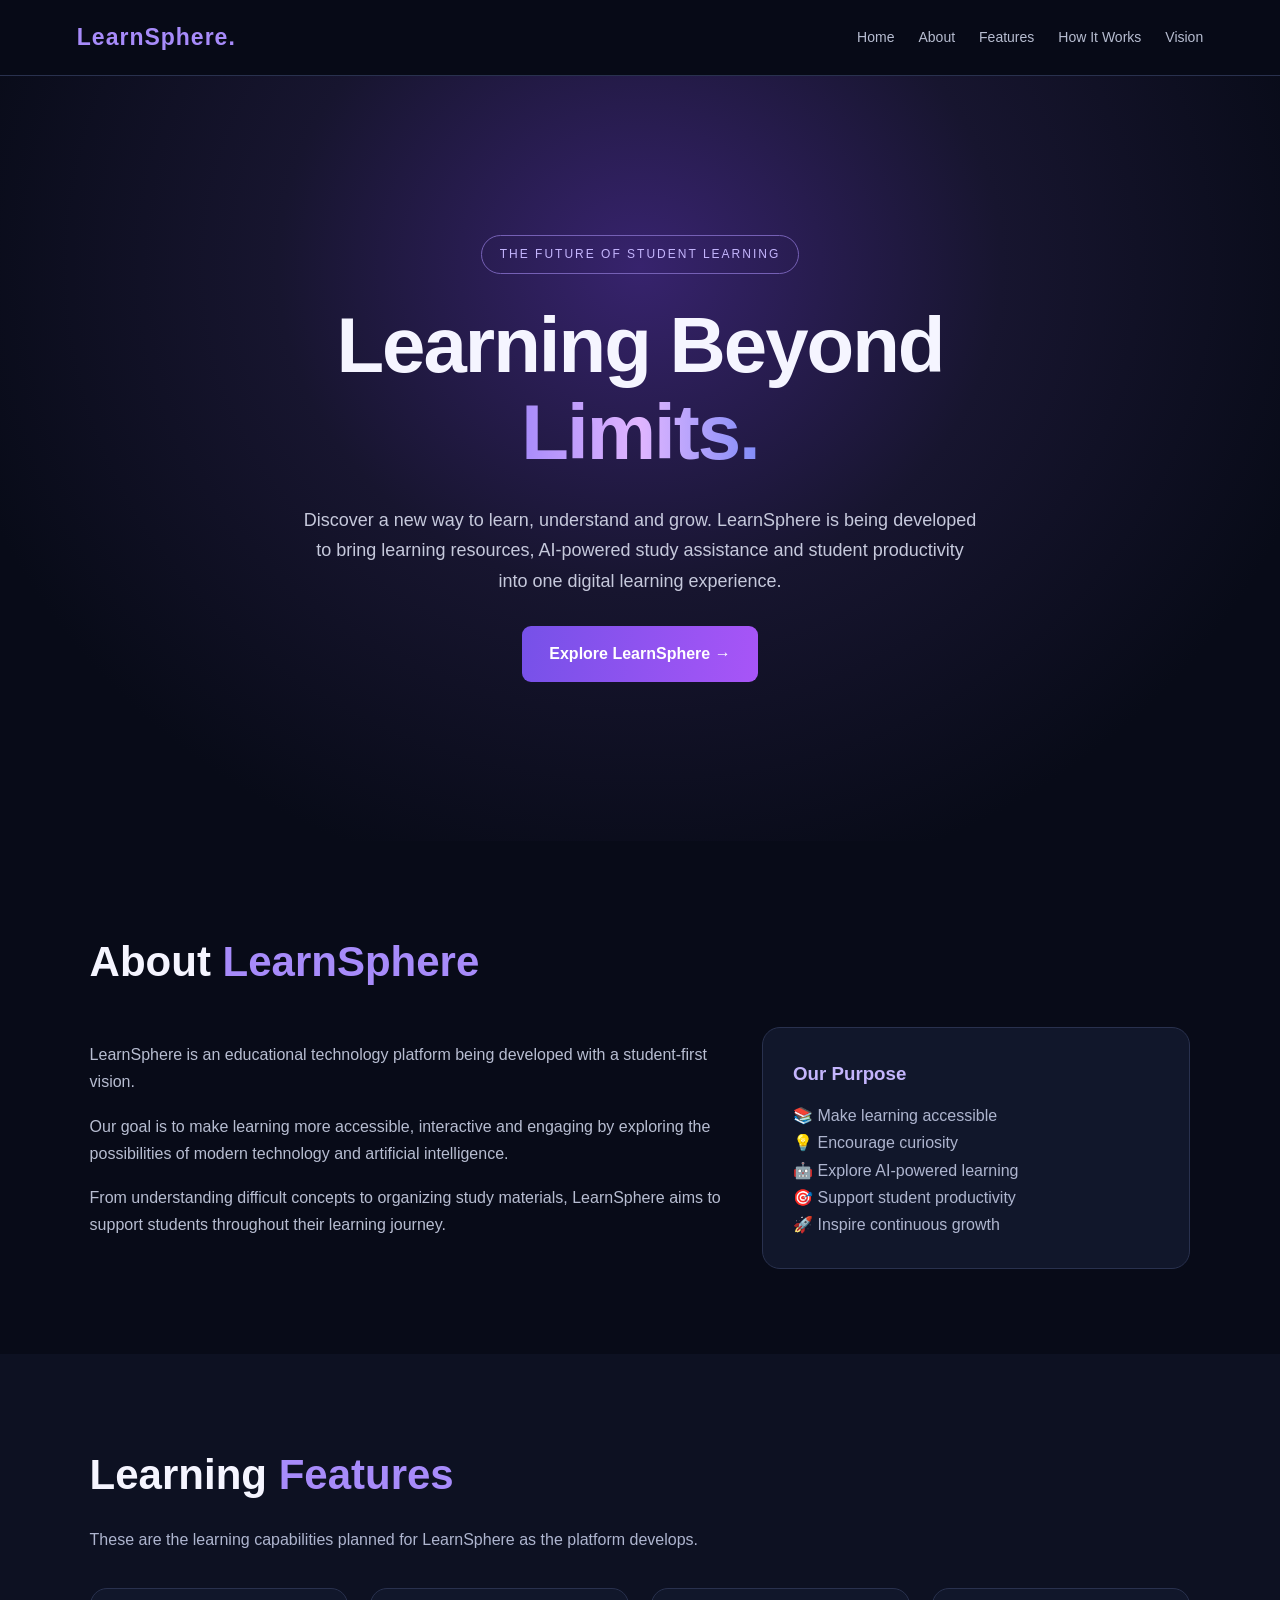
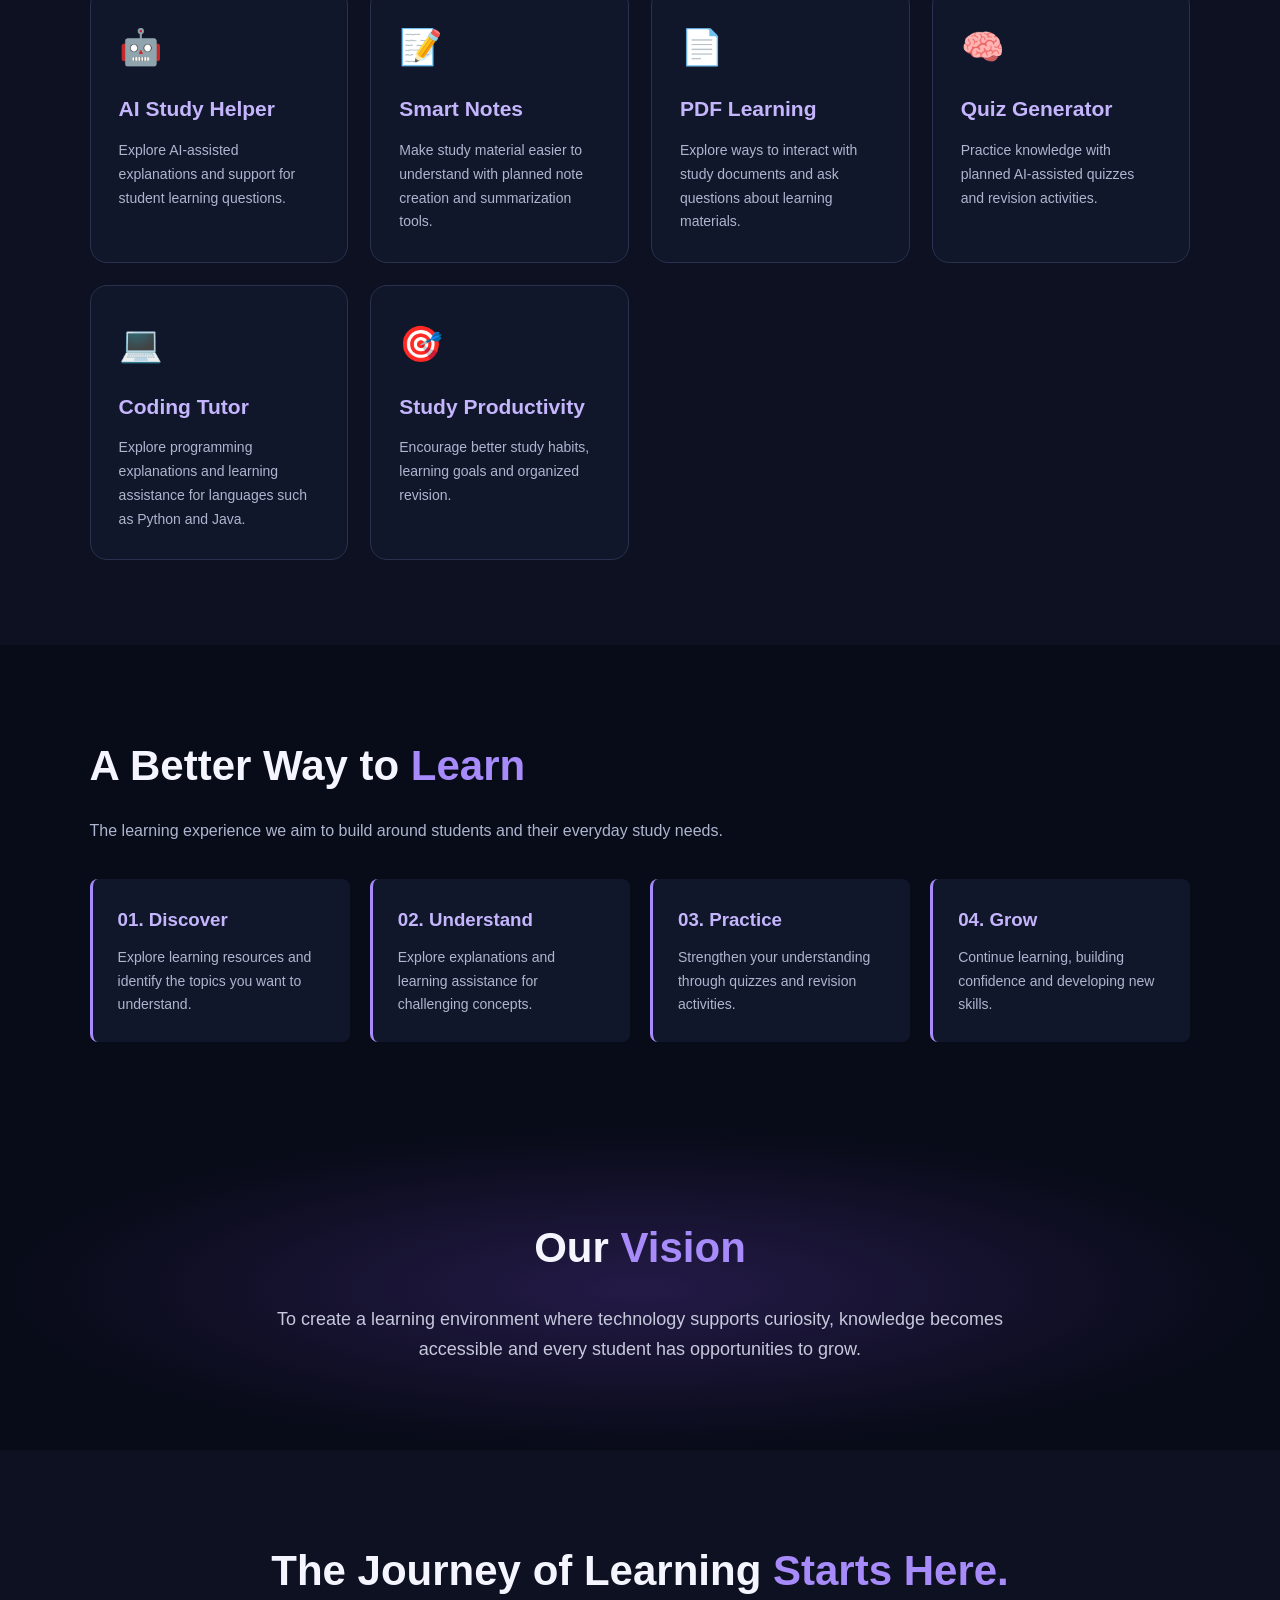
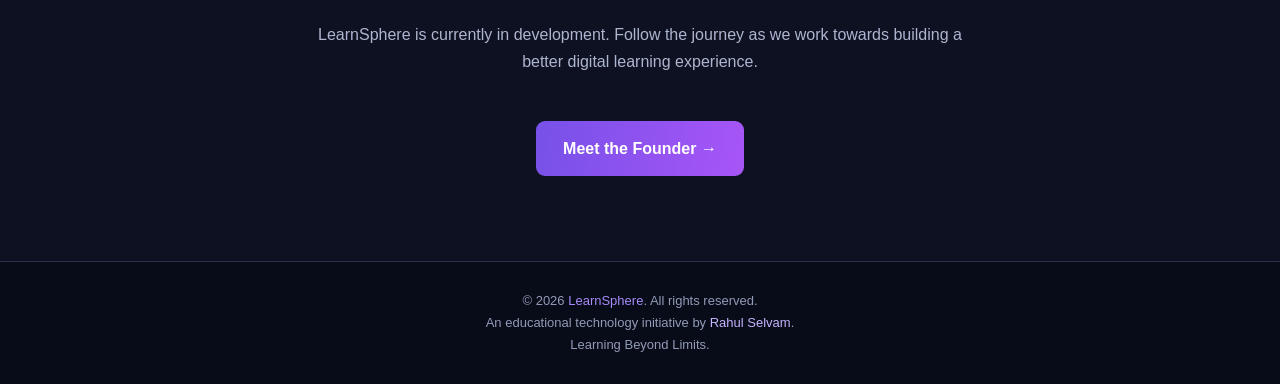
==== learnsphere.html @ b3e5026c "Create learnsphere.html" ====
<!DOCTYPE html>
<html lang="en">
<head>
<meta charset="UTF-8">
<meta name="viewport" content="width=device-width, initial-scale=1.0">
<meta name="theme-color" content="#080b18">

<title>LearnSphere | Learning Beyond Limits</title>

<meta name="description" content="LearnSphere is an educational technology platform in development, designed to make student learning more accessible, engaging and effective.">

<style>
* {
  margin: 0;
  padding: 0;
  box-sizing: border-box;
}

html {
  scroll-behavior: smooth;
  scroll-padding-top: 85px;
}

body {
  font-family: Arial, Helvetica, sans-serif;
  background: #080b18;
  color: #f5f5ff;
  line-height: 1.7;
}

a {
  text-decoration: none;
  color: inherit;
}

.container {
  width: 86%;
  max-width: 1150px;
  margin: auto;
}

/* NAVIGATION */

nav {
  position: sticky;
  top: 0;
  z-index: 100;
  background: rgba(8,11,24,.95);
  backdrop-filter: blur(15px);
  border-bottom: 1px solid #29314e;
}

.nav-inner {
  width: 88%;
  max-width: 1250px;
  min-height: 75px;
  margin: auto;
  display: flex;
  justify-content: space-between;
  align-items: center;
  gap: 20px;
}

.logo {
  font-size: 23px;
  font-weight: 800;
  color: #a78bfa;
  letter-spacing: 1px;
}

.nav-links {
  display: flex;
  flex-wrap: wrap;
  gap: 24px;
}

.nav-links a {
  color: #b7bdd1;
  font-size: 14px;
  transition: .3s;
}

.nav-links a:hover {
  color: #c4b5fd;
}

/* HERO */

.hero {
  min-height: 85vh;
  display: flex;
  justify-content: center;
  align-items: center;
  text-align: center;
  padding: 90px 20px;
  background:
    radial-gradient(ellipse at 50% 25%, #37236d 0%, #17152f 40%, #080b18 78%);
}

.hero-content {
  max-width: 850px;
  animation: appear 1s ease;
}

.tag {
  display: inline-block;
  padding: 8px 18px;
  border: 1px solid #7560b5;
  border-radius: 30px;
  color: #c4b5fd;
  font-size: 12px;
  letter-spacing: 2px;
}

.hero h1 {
  font-size: clamp(43px,8vw,78px);
  line-height: 1.12;
  margin: 28px 0;
  letter-spacing: -2px;
}

.gradient {
  background: linear-gradient(90deg,#a78bfa,#e0b5ff,#818cf8);
  -webkit-background-clip: text;
  background-clip: text;
  color: transparent;
}

.hero p {
  max-width: 680px;
  margin: auto;
  color: #c6c9dc;
  font-size: 18px;
}

.btn {
  display: inline-block;
  margin-top: 30px;
  padding: 14px 27px;
  border-radius: 9px;
  background: linear-gradient(100deg,#7651e8,#a855f7);
  color: white;
  font-weight: bold;
  transition: .3s;
}

.btn:hover {
  transform: translateY(-4px);
  box-shadow: 0 10px 30px #8055e955;
}

/* SECTIONS */

section {
  padding: 85px 0;
}

.title {
  font-size: clamp(30px,5vw,42px);
  margin-bottom: 15px;
}

.purple {
  color: #a78bfa;
}

.subtitle {
  max-width: 730px;
  color: #aeb5cf;
}

/* INTRODUCTION */

.intro-grid {
  display: grid;
  grid-template-columns: 1.2fr .8fr;
  gap: 30px;
  margin-top: 30px;
  align-items: center;
}

.intro-text p {
  color: #b7bdd1;
  margin-bottom: 17px;
}

.intro-box {
  padding: 30px;
  background: #11172b;
  border: 1px solid #29314e;
  border-radius: 18px;
}

.intro-box h3 {
  color: #c4b5fd;
  margin-bottom: 12px;
}

.intro-box p {
  color: #aeb5cf;
}

/* FEATURES */

.dark-section {
  background: #0d1122;
}

.cards {
  display: grid;
  grid-template-columns: repeat(auto-fit,minmax(230px,1fr));
  gap: 22px;
  margin-top: 35px;
}

.card {
  padding: 28px;
  background: #11172b;
  border: 1px solid #29314e;
  border-radius: 17px;
  transition: .3s;
}

.card:hover {
  transform: translateY(-7px);
  border-color: #a78bfa;
  box-shadow: 0 15px 35px #0004;
}

.icon {
  font-size: 35px;
  margin-bottom: 15px;
}

.card h3 {
  color: #c4b5fd;
  font-size: 21px;
  margin-bottom: 12px;
}

.card p {
  color: #aeb5cf;
  font-size: 14px;
}

/* HOW IT HELPS */

.steps {
  display: grid;
  grid-template-columns: repeat(auto-fit,minmax(200px,1fr));
  gap: 20px;
  margin-top: 35px;
}

.step {
  padding: 25px;
  border-left: 3px solid #a78bfa;
  background: #11172b;
  border-radius: 8px;
}

.step h3 {
  color: #c4b5fd;
  margin-bottom: 10px;
}

.step p {
  color: #aeb5cf;
  font-size: 14px;
}

/* VISION */

.vision {
  text-align: center;
  background: radial-gradient(ellipse at center,#241a47,#080b18 70%);
}

.vision p {
  max-width: 780px;
  margin: 20px auto 0;
  font-size: 18px;
  color: #c6c9dc;
}

/* CTA */

.cta {
  text-align: center;
  background: #0d1122;
}

.cta p {
  max-width: 650px;
  color: #aeb5cf;
  margin: 15px auto;
}

/* FOOTER */

footer {
  padding: 28px 15px;
  text-align: center;
  border-top: 1px solid #29314e;
  color: #929bb7;
  font-size: 13px;
}

footer span {
  color: #a78bfa;
}

footer a {
  color: #c4b5fd;
}

/* ANIMATION */

@keyframes appear {
  from {
    opacity: 0;
    transform: translateY(25px);
  }
  to {
    opacity: 1;
    transform: translateY(0);
  }
}

/* MOBILE */

@media(max-width:750px) {
  .nav-inner {
    flex-direction: column;
    padding: 15px 0;
  }

  .nav-links {
    justify-content: center;
    gap: 13px;
  }

  .nav-links a {
    font-size: 12px;
  }

  .intro-grid {
    grid-template-columns: 1fr;
  }

  .container {
    width: 88%;
  }

  section {
    padding: 65px 0;
  }
}
</style>
</head>

<body>

<!-- NAVIGATION -->

<nav>
  <div class="nav-inner">

    <a href="learnsphere.html" class="logo">
      LearnSphere.
    </a>

    <div class="nav-links">
      <a href="#home">Home</a>
      <a href="#about">About</a>
      <a href="#features">Features</a>
      <a href="#how">How It Works</a>
      <a href="#vision">Vision</a>
    </div>

  </div>
</nav>

<!-- HERO -->

<header class="hero" id="home">
  <div class="hero-content">

    <span class="tag">
      THE FUTURE OF STUDENT LEARNING
    </span>

    <h1>
      Learning Beyond<br>
      <span class="gradient">Limits.</span>
    </h1>

    <p>
      Discover a new way to learn, understand and grow.
      LearnSphere is being developed to bring learning
      resources, AI-powered study assistance and student
      productivity into one digital learning experience.
    </p>

    <a href="#features" class="btn">
      Explore LearnSphere →
    </a>

  </div>
</header>

<!-- ABOUT -->

<section id="about">
  <div class="container">

    <h2 class="title">
      About <span class="purple">LearnSphere</span>
    </h2>

    <div class="intro-grid">

      <div class="intro-text">

        <p>
          LearnSphere is an educational technology platform
          being developed with a student-first vision.
        </p>

        <p>
          Our goal is to make learning more accessible,
          interactive and engaging by exploring the
          possibilities of modern technology and artificial
          intelligence.
        </p>

        <p>
          From understanding difficult concepts to organizing
          study materials, LearnSphere aims to support students
          throughout their learning journey.
        </p>

      </div>

      <div class="intro-box">

        <h3>Our Purpose</h3>

        <p>📚 Make learning accessible</p>
        <p>💡 Encourage curiosity</p>
        <p>🤖 Explore AI-powered learning</p>
        <p>🎯 Support student productivity</p>
        <p>🚀 Inspire continuous growth</p>

      </div>

    </div>

  </div>
</section>

<!-- FEATURES -->

<section class="dark-section" id="features">
  <div class="container">

    <h2 class="title">
      Learning <span class="purple">Features</span>
    </h2>

    <p class="subtitle">
      These are the learning capabilities planned for
      LearnSphere as the platform develops.
    </p>

    <div class="cards">

      <article class="card">
        <div class="icon">🤖</div>
        <h3>AI Study Helper</h3>
        <p>
          Explore AI-assisted explanations and support
          for student learning questions.
        </p>
      </article>

      <article class="card">
        <div class="icon">📝</div>
        <h3>Smart Notes</h3>
        <p>
          Make study material easier to understand with
          planned note creation and summarization tools.
        </p>
      </article>

      <article class="card">
        <div class="icon">📄</div>
        <h3>PDF Learning</h3>
        <p>
          Explore ways to interact with study documents
          and ask questions about learning materials.
        </p>
      </article>

      <article class="card">
        <div class="icon">🧠</div>
        <h3>Quiz Generator</h3>
        <p>
          Practice knowledge with planned AI-assisted
          quizzes and revision activities.
        </p>
      </article>

      <article class="card">
        <div class="icon">💻</div>
        <h3>Coding Tutor</h3>
        <p>
          Explore programming explanations and learning
          assistance for languages such as Python and Java.
        </p>
      </article>

      <article class="card">
        <div class="icon">🎯</div>
        <h3>Study Productivity</h3>
        <p>
          Encourage better study habits, learning goals
          and organized revision.
        </p>
      </article>

    </div>

  </div>
</section>

<!-- HOW IT WORKS -->

<section id="how">
  <div class="container">

    <h2 class="title">
      A Better Way to <span class="purple">Learn</span>
    </h2>

    <p class="subtitle">
      The learning experience we aim to build around
      students and their everyday study needs.
    </p>

    <div class="steps">

      <div class="step">
        <h3>01. Discover</h3>
        <p>
          Explore learning resources and identify
          the topics you want to understand.
        </p>
      </div>

      <div class="step">
        <h3>02. Understand</h3>
        <p>
          Explore explanations and learning assistance
          for challenging concepts.
        </p>
      </div>

      <div class="step">
        <h3>03. Practice</h3>
        <p>
          Strengthen your understanding through
          quizzes and revision activities.
        </p>
      </div>

      <div class="step">
        <h3>04. Grow</h3>
        <p>
          Continue learning, building confidence
          and developing new skills.
        </p>
      </div>

    </div>

  </div>
</section>

<!-- VISION -->

<section class="vision" id="vision">
  <div class="container">

    <h2 class="title">
      Our <span class="purple">Vision</span>
    </h2>

    <p>
      To create a learning environment where technology
      supports curiosity, knowledge becomes accessible
      and every student has opportunities to grow.
    </p>

  </div>
</section>

<!-- CALL TO ACTION -->

<section class="cta">
  <div class="container">

    <h2 class="title">
      The Journey of Learning <span class="purple">Starts Here.</span>
    </h2>

    <p>
      LearnSphere is currently in development.
      Follow the journey as we work towards building
      a better digital learning experience.
    </p>

    <a href="index.html" class="btn">
      Meet the Founder →
    </a>

  </div>
</section>

<!-- FOOTER -->

<footer>

  <p>
    © 2026 <span>LearnSphere</span>. All rights reserved.
  </p>

  <p>
    An educational technology initiative by
    <a href="index.html">Rahul Selvam</a>.
  </p>

  <p>Learning Beyond Limits.</p>

</footer>

</body>
</html>
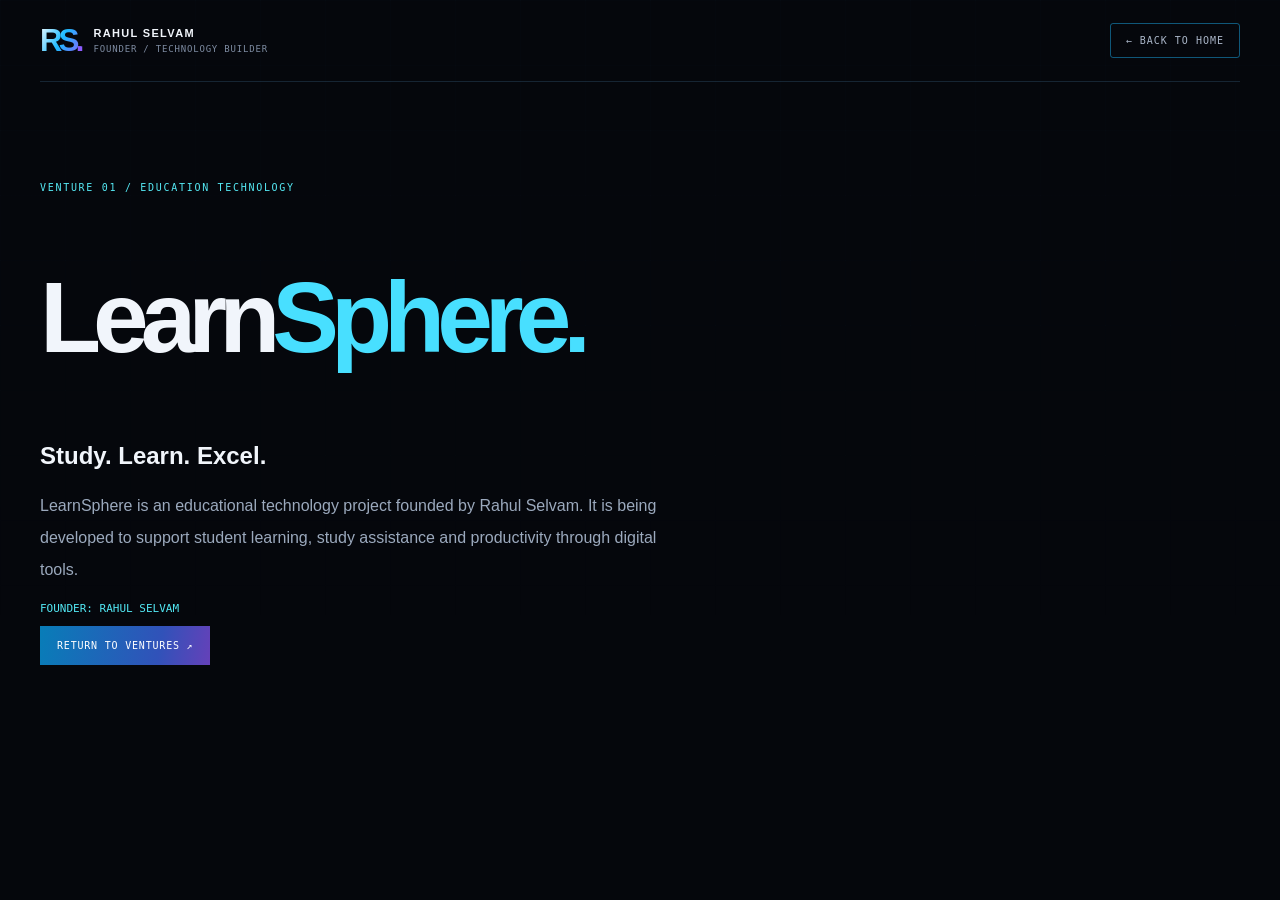
==== commit ad566c25: "Launch Rahul Selvam Founder Website" ====
--- a/learnsphere.html
+++ b/learnsphere.html
@@ -1,649 +1 @@
-
-<!DOCTYPE html>
-<html lang="en">
-<head>
-<meta charset="UTF-8">
-<meta name="viewport" content="width=device-width, initial-scale=1.0">
-<meta name="theme-color" content="#080b18">
-
-<title>LearnSphere | Learning Beyond Limits</title>
-
-<meta name="description" content="LearnSphere is an educational technology platform in development, designed to make student learning more accessible, engaging and effective.">
-
-<style>
-* {
-  margin: 0;
-  padding: 0;
-  box-sizing: border-box;
-}
-
-html {
-  scroll-behavior: smooth;
-  scroll-padding-top: 85px;
-}
-
-body {
-  font-family: Arial, Helvetica, sans-serif;
-  background: #080b18;
-  color: #f5f5ff;
-  line-height: 1.7;
-}
-
-a {
-  text-decoration: none;
-  color: inherit;
-}
-
-.container {
-  width: 86%;
-  max-width: 1150px;
-  margin: auto;
-}
-
-/* NAVIGATION */
-
-nav {
-  position: sticky;
-  top: 0;
-  z-index: 100;
-  background: rgba(8,11,24,.95);
-  backdrop-filter: blur(15px);
-  border-bottom: 1px solid #29314e;
-}
-
-.nav-inner {
-  width: 88%;
-  max-width: 1250px;
-  min-height: 75px;
-  margin: auto;
-  display: flex;
-  justify-content: space-between;
-  align-items: center;
-  gap: 20px;
-}
-
-.logo {
-  font-size: 23px;
-  font-weight: 800;
-  color: #a78bfa;
-  letter-spacing: 1px;
-}
-
-.nav-links {
-  display: flex;
-  flex-wrap: wrap;
-  gap: 24px;
-}
-
-.nav-links a {
-  color: #b7bdd1;
-  font-size: 14px;
-  transition: .3s;
-}
-
-.nav-links a:hover {
-  color: #c4b5fd;
-}
-
-/* HERO */
-
-.hero {
-  min-height: 85vh;
-  display: flex;
-  justify-content: center;
-  align-items: center;
-  text-align: center;
-  padding: 90px 20px;
-  background:
-    radial-gradient(ellipse at 50% 25%, #37236d 0%, #17152f 40%, #080b18 78%);
-}
-
-.hero-content {
-  max-width: 850px;
-  animation: appear 1s ease;
-}
-
-.tag {
-  display: inline-block;
-  padding: 8px 18px;
-  border: 1px solid #7560b5;
-  border-radius: 30px;
-  color: #c4b5fd;
-  font-size: 12px;
-  letter-spacing: 2px;
-}
-
-.hero h1 {
-  font-size: clamp(43px,8vw,78px);
-  line-height: 1.12;
-  margin: 28px 0;
-  letter-spacing: -2px;
-}
-
-.gradient {
-  background: linear-gradient(90deg,#a78bfa,#e0b5ff,#818cf8);
-  -webkit-background-clip: text;
-  background-clip: text;
-  color: transparent;
-}
-
-.hero p {
-  max-width: 680px;
-  margin: auto;
-  color: #c6c9dc;
-  font-size: 18px;
-}
-
-.btn {
-  display: inline-block;
-  margin-top: 30px;
-  padding: 14px 27px;
-  border-radius: 9px;
-  background: linear-gradient(100deg,#7651e8,#a855f7);
-  color: white;
-  font-weight: bold;
-  transition: .3s;
-}
-
-.btn:hover {
-  transform: translateY(-4px);
-  box-shadow: 0 10px 30px #8055e955;
-}
-
-/* SECTIONS */
-
-section {
-  padding: 85px 0;
-}
-
-.title {
-  font-size: clamp(30px,5vw,42px);
-  margin-bottom: 15px;
-}
-
-.purple {
-  color: #a78bfa;
-}
-
-.subtitle {
-  max-width: 730px;
-  color: #aeb5cf;
-}
-
-/* INTRODUCTION */
-
-.intro-grid {
-  display: grid;
-  grid-template-columns: 1.2fr .8fr;
-  gap: 30px;
-  margin-top: 30px;
-  align-items: center;
-}
-
-.intro-text p {
-  color: #b7bdd1;
-  margin-bottom: 17px;
-}
-
-.intro-box {
-  padding: 30px;
-  background: #11172b;
-  border: 1px solid #29314e;
-  border-radius: 18px;
-}
-
-.intro-box h3 {
-  color: #c4b5fd;
-  margin-bottom: 12px;
-}
-
-.intro-box p {
-  color: #aeb5cf;
-}
-
-/* FEATURES */
-
-.dark-section {
-  background: #0d1122;
-}
-
-.cards {
-  display: grid;
-  grid-template-columns: repeat(auto-fit,minmax(230px,1fr));
-  gap: 22px;
-  margin-top: 35px;
-}
-
-.card {
-  padding: 28px;
-  background: #11172b;
-  border: 1px solid #29314e;
-  border-radius: 17px;
-  transition: .3s;
-}
-
-.card:hover {
-  transform: translateY(-7px);
-  border-color: #a78bfa;
-  box-shadow: 0 15px 35px #0004;
-}
-
-.icon {
-  font-size: 35px;
-  margin-bottom: 15px;
-}
-
-.card h3 {
-  color: #c4b5fd;
-  font-size: 21px;
-  margin-bottom: 12px;
-}
-
-.card p {
-  color: #aeb5cf;
-  font-size: 14px;
-}
-
-/* HOW IT HELPS */
-
-.steps {
-  display: grid;
-  grid-template-columns: repeat(auto-fit,minmax(200px,1fr));
-  gap: 20px;
-  margin-top: 35px;
-}
-
-.step {
-  padding: 25px;
-  border-left: 3px solid #a78bfa;
-  background: #11172b;
-  border-radius: 8px;
-}
-
-.step h3 {
-  color: #c4b5fd;
-  margin-bottom: 10px;
-}
-
-.step p {
-  color: #aeb5cf;
-  font-size: 14px;
-}
-
-/* VISION */
-
-.vision {
-  text-align: center;
-  background: radial-gradient(ellipse at center,#241a47,#080b18 70%);
-}
-
-.vision p {
-  max-width: 780px;
-  margin: 20px auto 0;
-  font-size: 18px;
-  color: #c6c9dc;
-}
-
-/* CTA */
-
-.cta {
-  text-align: center;
-  background: #0d1122;
-}
-
-.cta p {
-  max-width: 650px;
-  color: #aeb5cf;
-  margin: 15px auto;
-}
-
-/* FOOTER */
-
-footer {
-  padding: 28px 15px;
-  text-align: center;
-  border-top: 1px solid #29314e;
-  color: #929bb7;
-  font-size: 13px;
-}
-
-footer span {
-  color: #a78bfa;
-}
-
-footer a {
-  color: #c4b5fd;
-}
-
-/* ANIMATION */
-
-@keyframes appear {
-  from {
-    opacity: 0;
-    transform: translateY(25px);
-  }
-  to {
-    opacity: 1;
-    transform: translateY(0);
-  }
-}
-
-/* MOBILE */
-
-@media(max-width:750px) {
-  .nav-inner {
-    flex-direction: column;
-    padding: 15px 0;
-  }
-
-  .nav-links {
-    justify-content: center;
-    gap: 13px;
-  }
-
-  .nav-links a {
-    font-size: 12px;
-  }
-
-  .intro-grid {
-    grid-template-columns: 1fr;
-  }
-
-  .container {
-    width: 88%;
-  }
-
-  section {
-    padding: 65px 0;
-  }
-}
-</style>
-</head>
-
-<body>
-
-<!-- NAVIGATION -->
-
-<nav>
-  <div class="nav-inner">
-
-    <a href="learnsphere.html" class="logo">
-      LearnSphere.
-    </a>
-
-    <div class="nav-links">
-      <a href="#home">Home</a>
-      <a href="#about">About</a>
-      <a href="#features">Features</a>
-      <a href="#how">How It Works</a>
-      <a href="#vision">Vision</a>
-    </div>
-
-  </div>
-</nav>
-
-<!-- HERO -->
-
-<header class="hero" id="home">
-  <div class="hero-content">
-
-    <span class="tag">
-      THE FUTURE OF STUDENT LEARNING
-    </span>
-
-    <h1>
-      Learning Beyond<br>
-      <span class="gradient">Limits.</span>
-    </h1>
-
-    <p>
-      Discover a new way to learn, understand and grow.
-      LearnSphere is being developed to bring learning
-      resources, AI-powered study assistance and student
-      productivity into one digital learning experience.
-    </p>
-
-    <a href="#features" class="btn">
-      Explore LearnSphere →
-    </a>
-
-  </div>
-</header>
-
-<!-- ABOUT -->
-
-<section id="about">
-  <div class="container">
-
-    <h2 class="title">
-      About <span class="purple">LearnSphere</span>
-    </h2>
-
-    <div class="intro-grid">
-
-      <div class="intro-text">
-
-        <p>
-          LearnSphere is an educational technology platform
-          being developed with a student-first vision.
-        </p>
-
-        <p>
-          Our goal is to make learning more accessible,
-          interactive and engaging by exploring the
-          possibilities of modern technology and artificial
-          intelligence.
-        </p>
-
-        <p>
-          From understanding difficult concepts to organizing
-          study materials, LearnSphere aims to support students
-          throughout their learning journey.
-        </p>
-
-      </div>
-
-      <div class="intro-box">
-
-        <h3>Our Purpose</h3>
-
-        <p>📚 Make learning accessible</p>
-        <p>💡 Encourage curiosity</p>
-        <p>🤖 Explore AI-powered learning</p>
-        <p>🎯 Support student productivity</p>
-        <p>🚀 Inspire continuous growth</p>
-
-      </div>
-
-    </div>
-
-  </div>
-</section>
-
-<!-- FEATURES -->
-
-<section class="dark-section" id="features">
-  <div class="container">
-
-    <h2 class="title">
-      Learning <span class="purple">Features</span>
-    </h2>
-
-    <p class="subtitle">
-      These are the learning capabilities planned for
-      LearnSphere as the platform develops.
-    </p>
-
-    <div class="cards">
-
-      <article class="card">
-        <div class="icon">🤖</div>
-        <h3>AI Study Helper</h3>
-        <p>
-          Explore AI-assisted explanations and support
-          for student learning questions.
-        </p>
-      </article>
-
-      <article class="card">
-        <div class="icon">📝</div>
-        <h3>Smart Notes</h3>
-        <p>
-          Make study material easier to understand with
-          planned note creation and summarization tools.
-        </p>
-      </article>
-
-      <article class="card">
-        <div class="icon">📄</div>
-        <h3>PDF Learning</h3>
-        <p>
-          Explore ways to interact with study documents
-          and ask questions about learning materials.
-        </p>
-      </article>
-
-      <article class="card">
-        <div class="icon">🧠</div>
-        <h3>Quiz Generator</h3>
-        <p>
-          Practice knowledge with planned AI-assisted
-          quizzes and revision activities.
-        </p>
-      </article>
-
-      <article class="card">
-        <div class="icon">💻</div>
-        <h3>Coding Tutor</h3>
-        <p>
-          Explore programming explanations and learning
-          assistance for languages such as Python and Java.
-        </p>
-      </article>
-
-      <article class="card">
-        <div class="icon">🎯</div>
-        <h3>Study Productivity</h3>
-        <p>
-          Encourage better study habits, learning goals
-          and organized revision.
-        </p>
-      </article>
-
-    </div>
-
-  </div>
-</section>
-
-<!-- HOW IT WORKS -->
-
-<section id="how">
-  <div class="container">
-
-    <h2 class="title">
-      A Better Way to <span class="purple">Learn</span>
-    </h2>
-
-    <p class="subtitle">
-      The learning experience we aim to build around
-      students and their everyday study needs.
-    </p>
-
-    <div class="steps">
-
-      <div class="step">
-        <h3>01. Discover</h3>
-        <p>
-          Explore learning resources and identify
-          the topics you want to understand.
-        </p>
-      </div>
-
-      <div class="step">
-        <h3>02. Understand</h3>
-        <p>
-          Explore explanations and learning assistance
-          for challenging concepts.
-        </p>
-      </div>
-
-      <div class="step">
-        <h3>03. Practice</h3>
-        <p>
-          Strengthen your understanding through
-          quizzes and revision activities.
-        </p>
-      </div>
-
-      <div class="step">
-        <h3>04. Grow</h3>
-        <p>
-          Continue learning, building confidence
-          and developing new skills.
-        </p>
-      </div>
-
-    </div>
-
-  </div>
-</section>
-
-<!-- VISION -->
-
-<section class="vision" id="vision">
-  <div class="container">
-
-    <h2 class="title">
-      Our <span class="purple">Vision</span>
-    </h2>
-
-    <p>
-      To create a learning environment where technology
-      supports curiosity, knowledge becomes accessible
-      and every student has opportunities to grow.
-    </p>
-
-  </div>
-</section>
-
-<!-- CALL TO ACTION -->
-
-<section class="cta">
-  <div class="container">
-
-    <h2 class="title">
-      The Journey of Learning <span class="purple">Starts Here.</span>
-    </h2>
-
-    <p>
-      LearnSphere is currently in development.
-      Follow the journey as we work towards building
-      a better digital learning experience.
-    </p>
-
-    <a href="index.html" class="btn">
-      Meet the Founder →
-    </a>
-
-  </div>
-</section>
-
-<!-- FOOTER -->
-
-<footer>
-
-  <p>
-    © 2026 <span>LearnSphere</span>. All rights reserved.
-  </p>
-
-  <p>
-    An educational technology initiative by
-    <a href="index.html">Rahul Selvam</a>.
-  </p>
-
-  <p>Learning Beyond Limits.</p>
-
-</footer>
-
-</body>
-</html>
+<!doctype html><html lang="en"><head><meta charset="utf-8"><meta name="viewport" content="width=device-width,initial-scale=1"><meta name="description" content="LearnSphere — an education technology project founded by Rahul Selvam."><title>LearnSphere | Rahul Selvam</title><link rel="stylesheet" href="style.css"></head><body><div class="grid-bg"></div><header class="header wrap"><a class="identity" href="index.html"><span class="rs">RS<span>.</span></span><span class="identity-copy">RAHUL SELVAM<small>FOUNDER / TECHNOLOGY BUILDER</small></span></a><a class="header-link" href="index.html">← BACK TO HOME</a></header><main class="wrap" style="padding:100px 0;min-height:75vh"><span class="eyebrow">VENTURE 01 / EDUCATION TECHNOLOGY</span><h1 style="font-size:clamp(50px,9vw,100px);letter-spacing:-.08em">Learn<span style="color:#48dfff">Sphere.</span></h1><h2>Study. Learn. Excel.</h2><p style="max-width:650px;color:#9ba9bd;line-height:2">LearnSphere is an educational technology project founded by Rahul Selvam. It is being developed to support student learning, study assistance and productivity through digital tools.</p><p style="color:#52e8f4;font:11px 'DM Mono',monospace">FOUNDER: RAHUL SELVAM</p><a class="btn btn-primary" href="index.html#ventures">RETURN TO VENTURES ↗</a></main></body></html>
--- a/style.css
+++ b/style.css
@@ -0,0 +1,28 @@
+*{box-sizing:border-box}html{scroll-behavior:smooth;scroll-padding-top:90px}body{margin:0;background:#05070c;color:#f1f5fb;font-family:Manrope,Arial,sans-serif;overflow-x:hidden}a{color:inherit;text-decoration:none}.wrap{width:min(1200px,calc(100% - 64px));margin:auto}:root{--blue:#1dbbff;--cyan:#55e9f4;--purple:#8d5bff;--muted:#8793a8;--line:rgba(91,158,211,.2);--panel:#090f19}.ambient{position:fixed;z-index:-2;pointer-events:none;filter:blur(100px);border-radius:50%;opacity:.18}.ambient-a{width:450px;height:450px;top:5%;right:0;background:#075bff}.ambient-b{width:360px;height:360px;bottom:0;left:-150px;background:#642cff}.grid-bg{position:fixed;inset:0;z-index:-1;pointer-events:none;opacity:.13;background-image:linear-gradient(rgba(92,165,220,.12) 1px,transparent 1px),linear-gradient(90deg,rgba(92,165,220,.12) 1px,transparent 1px);background-size:65px 65px;mask-image:linear-gradient(to bottom,#000,transparent 90%)}.header{height:82px;display:flex;align-items:center;justify-content:space-between;border-bottom:1px solid var(--line);position:relative;z-index:10}.identity{display:flex;align-items:center;gap:13px}.rs{font-size:31px;font-weight:800;letter-spacing:-.12em;background:linear-gradient(120deg,#fff,var(--blue),var(--purple));background-clip:text;color:transparent}.rs span{color:var(--purple)}.identity-copy{font-size:11px;font-weight:800;letter-spacing:.12em}.identity-copy small{display:block;font:9px 'DM Mono',monospace;color:#7f8da3;letter-spacing:.09em;margin-top:5px}nav{display:flex;gap:28px}nav a,.header-link{font:10px 'DM Mono',monospace;letter-spacing:.1em;color:#aab6c8;transition:.25s}nav a:hover,nav a.active, .header-link:hover{color:var(--cyan)}.header-link{border:1px solid rgba(29,187,255,.45);padding:11px 15px;border-radius:3px}.header-link span{color:var(--cyan)}.menu-toggle{display:none;background:none;border:1px solid var(--line);color:#fff;padding:8px 11px;border-radius:4px}
+.hero{min-height:690px;display:grid;grid-template-columns:.88fr 1.12fr;align-items:center;position:relative;padding:55px 0 78px;gap:15px}.overline,.eyebrow{font:10px 'DM Mono',monospace;letter-spacing:.17em;color:var(--cyan)}.overline i,.live-dot{display:inline-block;width:7px;height:7px;background:#48f5ce;border-radius:50%;box-shadow:0 0 12px #48f5ce;margin-right:8px}.overline b{color:#69788f;margin:0 7px}.hero h1{font-size:clamp(62px,8vw,106px);line-height:.86;letter-spacing:-.09em;margin:27px 0 24px;font-weight:800}.outline{color:transparent;-webkit-text-stroke:1px rgba(220,237,255,.75)}.shine{background:linear-gradient(100deg,#fff 5%,#36caff 48%,#9465ff 88%);background-clip:text;color:transparent}.hero-name{font-size:13px;font-weight:800;letter-spacing:.1em}.hero-name span{font:10px 'DM Mono',monospace;color:#78869b}.hero-description{color:#9ba9bd;font-size:14px;line-height:1.8;max-width:390px;margin:15px 0 28px}.hero-description strong{color:#e5efff}.hero-actions{display:flex;gap:11px;flex-wrap:wrap}.btn{display:inline-flex;align-items:center;gap:15px;padding:14px 17px;font:10px 'DM Mono',monospace;letter-spacing:.08em;border:1px solid rgba(29,187,255,.55);transition:.25s}.btn:hover{transform:translateY(-3px);box-shadow:0 8px 30px #008cff25}.btn-primary{background:linear-gradient(100deg,#087db8,#3152b9 70%,#6541b9);border:0;color:white}.btn-ghost{color:#b6c5d9;background:#08111d}.btn span{font-size:15px;color:#a7f5ff}.hero-index{display:flex;align-items:center;gap:13px;margin-top:68px;color:#75859b;font:9px 'DM Mono',monospace;letter-spacing:.13em}.hero-index>span:first-child{color:var(--cyan)}.index-line{height:1px;width:65px;background:linear-gradient(90deg,var(--blue),transparent)}
+.hero-art{height:560px;position:relative;display:grid;place-items:center;isolation:isolate}.art-frame{width:min(78%,460px);aspect-ratio:1/1;height:auto;position:relative;overflow:hidden;border:2px solid rgba(64,210,255,.9);border-radius:50%;background:#050b18;box-shadow:0 0 0 10px rgba(18,125,255,.08),0 0 0 22px rgba(18,125,255,.035),0 0 55px #087aff55,inset 0 0 45px #168cff25;clip-path:none}.art-frame:before{content:"";position:absolute;inset:0;z-index:1;border-radius:50%;background:radial-gradient(circle at 50% 38%,transparent 48%,rgba(4,8,15,.18) 100%);pointer-events:none}.art-frame img{width:100%;height:100%;object-fit:cover;object-position:center 43%;transform:scale(1.02);animation:portraitDrift 16s ease-in-out infinite alternate}@keyframes portraitDrift{from{transform:scale(1.02) translateX(-.35%)}to{transform:scale(1.07) translateX(.35%)}}.corner{display:none}.corner-tl{top:12px;left:3%;border-top:2px solid;border-left:2px solid}.corner-br{bottom:12px;right:3%;border-right:2px solid;border-bottom:2px solid}.hud-label{position:absolute;z-index:4;background:rgba(4,11,21,.83);border:1px solid rgba(47,183,255,.45);backdrop-filter:blur(10px);padding:11px 13px;font:9px 'DM Mono',monospace;letter-spacing:.08em;color:#9edfff;box-shadow:0 0 20px #007dff18}.hud-label b{color:#55f0d4;margin-left:9px}.label-top{top:5%;left:0}.label-left{left:-1%;bottom:19%;display:grid;gap:8px}.hud-label small{font-size:8px;color:#6e829d}.hud-label strong{font-size:14px;color:#e9f7ff}.hud-label strong span{color:var(--cyan)}.bars{display:flex;gap:3px;align-items:end;height:23px}.bars i{width:5px;background:linear-gradient(var(--cyan),#1678da);height:40%;animation:bars 1.1s ease-in-out infinite alternate}.bars i:nth-child(2n){height:90%;animation-delay:.2s}.bars i:nth-child(3n){height:65%;animation-delay:.4s}@keyframes bars{to{height:100%}}.label-right{right:0;top:34%;display:grid;gap:7px}.pulse-ring{width:34px;height:34px;border:1px solid var(--blue);border-radius:50%;display:grid;place-items:center;box-shadow:0 0 14px #149dff55}.pulse-ring i{width:9px;height:9px;border-radius:50%;background:var(--cyan);box-shadow:0 0 12px var(--cyan);animation:pulse 1.6s infinite}@keyframes pulse{50%{transform:scale(1.8);opacity:.4}}.orbit{position:absolute;border:1px solid rgba(44,186,255,.45);border-radius:50%;pointer-events:none}.orbit-one{width:112%;height:34%;transform:rotate(-20deg);border-left-color:transparent;border-right-color:transparent;animation:orbit 13s linear infinite}.orbit-two{width:91%;height:120%;transform:rotate(35deg);border-top-color:transparent;border-bottom-color:rgba(137,90,255,.4);animation:orbit 19s linear infinite reverse}@keyframes orbit{to{rotate:360deg}}.art-caption{position:absolute;bottom:0;right:7%;display:flex;gap:12px;align-items:center;font:8px 'DM Mono',monospace;letter-spacing:.14em;color:#9aaac0}.art-caption b{color:var(--cyan)}.scroll-cue{position:absolute;bottom:24px;left:0;font:9px 'DM Mono',monospace;letter-spacing:.17em;color:#7789a3;display:flex;align-items:center;gap:12px}.scroll-cue span{height:27px;width:15px;border:1px solid #4a9dc9;border-radius:10px;position:relative}.scroll-cue span:after{content:"";position:absolute;width:2px;height:6px;background:var(--cyan);left:5px;top:5px;animation:scroll 1.5s infinite}@keyframes scroll{to{transform:translateY(9px);opacity:0}}
+.ticker{overflow:hidden;border-block:1px solid var(--line);background:#070d16;padding:15px 0}.ticker-track{display:flex;align-items:center;justify-content:space-around;gap:40px;white-space:nowrap;min-width:max-content;animation:ticker 30s linear infinite}.ticker span{font:10px 'DM Mono',monospace;letter-spacing:.17em;color:#9baac0}.ticker i{font-style:normal;color:var(--cyan)}@keyframes ticker{to{transform:translateX(-30%)}}
+.section{padding:105px 0}.section-top{display:flex;justify-content:space-between;align-items:end;margin-bottom:43px}.eyebrow{display:block;margin-bottom:15px}.section h2,.contact-inner h2{font-size:clamp(36px,5vw,61px);line-height:1.03;letter-spacing:-.075em;margin:0}.section h2 em,.contact-inner h2 em{font-style:normal;color:#70839d}.section-aside{max-width:300px;color:#8291a7;font-size:12px;line-height:1.8;margin:0 0 5px}.profile-grid{display:grid;grid-template-columns:1.1fr .9fr;gap:55px;align-items:center}.profile-copy{max-width:610px}.profile-copy p{color:#9eacc0;font-size:15px;line-height:2}.profile-copy strong{color:#fff}.text-link{display:inline-block;margin-top:19px;color:var(--cyan);font:10px 'DM Mono',monospace;letter-spacing:.1em}.profile-console{padding:23px;border:1px solid var(--line);background:linear-gradient(145deg,#0b1523,#070b13);box-shadow:0 20px 60px #0004}.console-head,.console-foot{display:flex;justify-content:space-between;font:9px 'DM Mono',monospace;letter-spacing:.1em;color:#6f819b}.console-status{color:#55e9c4}.data-row{display:flex;justify-content:space-between;gap:12px;padding:18px 0;border-bottom:1px solid #1b2a3d;font:9px 'DM Mono',monospace;color:#7789a3}.data-row b{color:#dbeaff;font-weight:500;text-align:right}.console-foot{padding-top:17px;font-size:8px}
+.ventures-section{background:linear-gradient(180deg,rgba(8,16,29,.4),rgba(8,15,27,.9),rgba(8,16,29,.4));border-block:1px solid rgba(91,158,211,.1)}.venture-grid{display:grid;grid-template-columns:1fr 1fr;gap:18px}.venture-card{min-height:330px;padding:28px;border:1px solid rgba(49,174,255,.27);background:radial-gradient(circle at 95% 5%,rgba(13,139,255,.12),transparent 34%),#080e18;position:relative;overflow:hidden;transition:.35s}.venture-card:hover{transform:translateY(-6px);border-color:#36caff;box-shadow:0 20px 55px #007dff18}.venture-card.nexus{border-color:rgba(143,92,255,.3);background:radial-gradient(circle at 95% 5%,rgba(133,65,255,.15),transparent 34%),#080e18}.venture-card.nexus:hover{border-color:#a47aff}.card-top{display:flex;justify-content:space-between;font:9px 'DM Mono',monospace;letter-spacing:.13em;color:#8296b1}.arrow{font-size:18px;color:var(--cyan)}.nexus .arrow{color:#b99aff}.venture-symbol{font-size:52px;font-weight:800;letter-spacing:-.1em;color:#42d9ff;margin-top:28px;text-shadow:0 0 28px #00bfff55}.venture-symbol span{font-size:17px;vertical-align:top;color:#a1faff}.n-symbol{color:#aa83ff;text-shadow:0 0 28px #9a55ff55}.venture-card h3{font-size:27px;letter-spacing:-.05em;margin:5px 0 8px}.venture-card p{max-width:430px;color:#8d9db3;font-size:12px;line-height:1.8}.tags{display:flex;gap:7px;flex-wrap:wrap;margin-top:20px}.tags span{font:8px 'DM Mono',monospace;letter-spacing:.07em;color:#9baec7;border:1px solid #26384f;padding:6px 8px}.card-link{display:inline-block;margin-top:25px;font:9px 'DM Mono',monospace;letter-spacing:.1em;color:var(--cyan)}.nexus .card-link{color:#b99aff}
+.focus-grid{border-top:1px solid var(--line)}.focus-item{display:grid;grid-template-columns:65px 1fr 30px;align-items:center;gap:15px;padding:24px 0;border-bottom:1px solid var(--line);transition:.25s}.focus-item:hover{padding-left:12px;background:linear-gradient(90deg,#0c1b2b55,transparent)}.focus-item>span{font:11px 'DM Mono',monospace;color:var(--cyan)}.focus-item h3{font-size:17px;margin:0 0 6px}.focus-item p{font-size:11px;color:#8393aa;margin:0;line-height:1.7}.focus-item>b{font-size:17px;color:#6d9fca}
+.contact-section{padding:90px 0;background:radial-gradient(ellipse at 80% 50%,#15345a55,transparent 50%),#070c14;border-block:1px solid var(--line)}.contact-inner h2{margin:17px 0 27px}.footer{min-height:100px;display:flex;align-items:center;justify-content:space-between;gap:20px}.socials{display:flex;gap:20px}.socials a,.copyright{font:9px 'DM Mono',monospace;letter-spacing:.08em;color:#7889a0}.socials a:hover{color:var(--cyan)}
+.assistant-wrap{position:fixed;right:24px;bottom:24px;z-index:20}.assistant-button{width:55px;height:55px;border:1px solid #50dfff;border-radius:50%;background:radial-gradient(circle,#12385b,#07101d 70%);box-shadow:0 0 25px #00aaff55;display:grid;place-items:center;cursor:pointer}.assistant-eye{width:19px;height:12px;border:2px solid #63eaff;border-radius:50%;position:relative;box-shadow:0 0 12px #15bfff}.assistant-eye:after{content:"";position:absolute;width:5px;height:5px;border-radius:50%;background:#8affff;left:5px;top:2px;box-shadow:0 0 8px #fff}.assistant-panel{display:none;position:absolute;right:0;bottom:68px;width:250px;padding:17px;background:#081321;border:1px solid #2479a9;box-shadow:0 10px 40px #000b}.assistant-panel.open{display:block;animation:panelin .2s ease-out}@keyframes panelin{from{opacity:0;transform:translateY(8px)}to{opacity:1;transform:none}}.assistant-head{font:9px 'DM Mono',monospace;color:var(--cyan);letter-spacing:.1em;display:flex;align-items:center}.assistant-head button{margin-left:auto;background:none;border:0;color:#fff;font-size:19px;cursor:pointer}.assistant-panel p{font-size:11px;color:#8798ae}.assistant-panel>a{display:flex;justify-content:space-between;padding:10px 0;border-top:1px solid #1a2b40;font:9px 'DM Mono',monospace;color:#d9eaff}.assistant-panel>a b{color:var(--cyan)}
+.reveal{opacity:0;transform:translateY(22px);transition:opacity .7s ease,transform .7s ease}.reveal.visible{opacity:1;transform:none}
+@media(max-width:900px){.wrap{width:calc(100% - 42px)}nav{gap:14px}.hero{grid-template-columns:1fr 1fr}.hero h1{font-size:clamp(55px,8vw,80px)}.hero-art{height:440px}.label-left{left:-3%}.profile-grid{gap:25px}}
+@media(max-width:680px){.wrap{width:calc(100% - 32px)}.header{height:70px}.menu-toggle{display:block}nav{display:none;position:absolute;top:69px;left:0;right:0;padding:20px;background:#080f1b;border:1px solid var(--line);flex-direction:column;gap:22px}nav.open{display:flex}.header-link{display:none}.hero{display:flex;flex-direction:column;align-items:stretch;padding:40px 0 70px;gap:12px}.hero-art{order:0;height:360px;width:100%}.hero-art .art-frame{width:min(76vw,330px)}.hero-copy{order:1}.art-frame{width:91%;height:95%}.hud-label{font-size:7px;padding:8px}.label-left{left:0;bottom:12%}.label-right{right:0;top:30%}.hero h1{font-size:65px;margin:18px 0}.hero-index{margin-top:35px}.scroll-cue{bottom:18px}.section{padding:72px 0}.section-top{display:block;margin-bottom:30px}.section-aside{margin-top:17px}.profile-grid,.venture-grid{grid-template-columns:1fr}.profile-copy p{font-size:13px}.venture-card{min-height:300px;padding:23px}.focus-item{grid-template-columns:35px 1fr 20px}.focus-item h3{font-size:14px}.footer{padding:25px 0;align-items:flex-start;flex-direction:column}.socials{gap:15px}.assistant-wrap{right:14px;bottom:14px}}
+@media(prefers-reduced-motion:reduce){*,*:before,*:after{scroll-behavior:auto!important;animation:none!important;transition:none!important}.reveal{opacity:1;transform:none}}
+
+/* Founder ventures: official supplied brand logos */
+.brand-identities{max-width:1180px;margin:110px auto;padding:0 6%;position:relative}
+.brand-identities .section-kicker{font:600 11px/1.4 monospace;letter-spacing:.24em;color:#68d9ff;margin-bottom:14px}
+.brand-identities h2{font-size:clamp(28px,4vw,48px);letter-spacing:-.04em;margin:0 0 30px;color:#f4f7ff}
+.brand-grid{display:grid;grid-template-columns:repeat(2,minmax(0,1fr));gap:22px}
+.brand-card{position:relative;display:flex;align-items:center;gap:22px;min-height:190px;padding:22px;border:1px solid rgba(89,177,255,.28);border-radius:18px;background:linear-gradient(135deg,rgba(11,25,48,.96),rgba(4,9,20,.96));color:inherit;text-decoration:none;overflow:hidden;transition:transform .25s ease,border-color .25s ease,box-shadow .25s ease}
+.brand-card:hover{transform:translateY(-5px);border-color:#54cfff;box-shadow:0 15px 45px rgba(0,133,255,.15)}
+.brand-card img{width:116px;height:116px;flex:0 0 116px;object-fit:contain;border-radius:12px;background:#080d19}
+.brand-card div{min-width:0}
+.brand-card div>span{font:600 10px/1.4 monospace;letter-spacing:.16em;color:#77cfff}
+.brand-card h3{font-size:23px;margin:8px 0;color:#fff}
+.brand-card p{font-size:13px;line-height:1.6;color:#aab8cc;margin:0;max-width:320px}
+.brand-arrow{position:absolute;right:18px;top:16px;color:#7bdcff;font-size:20px}
+@media(max-width:700px){.brand-identities{margin:72px auto}.brand-grid{grid-template-columns:1fr}.brand-card{min-height:150px;padding:16px;gap:16px}.brand-card img{width:88px;height:88px;flex-basis:88px}.brand-card h3{font-size:20px}}
